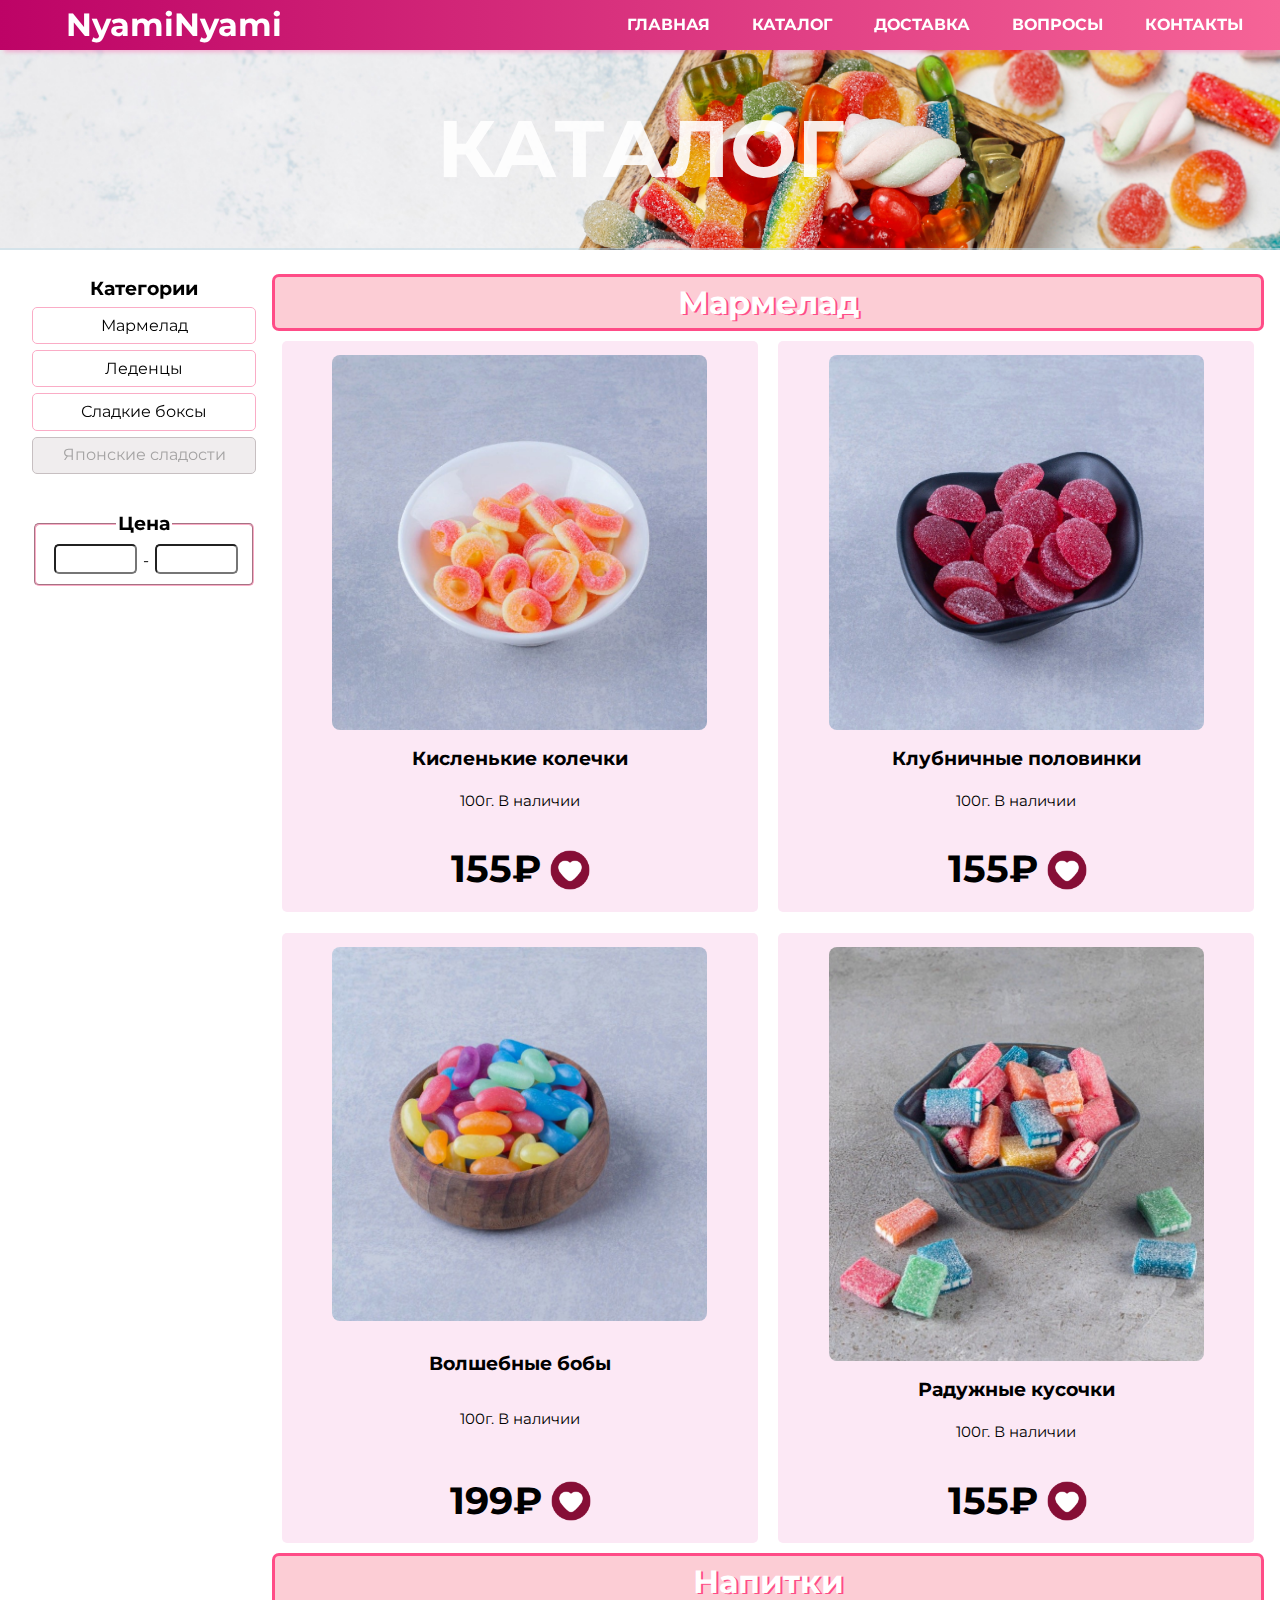
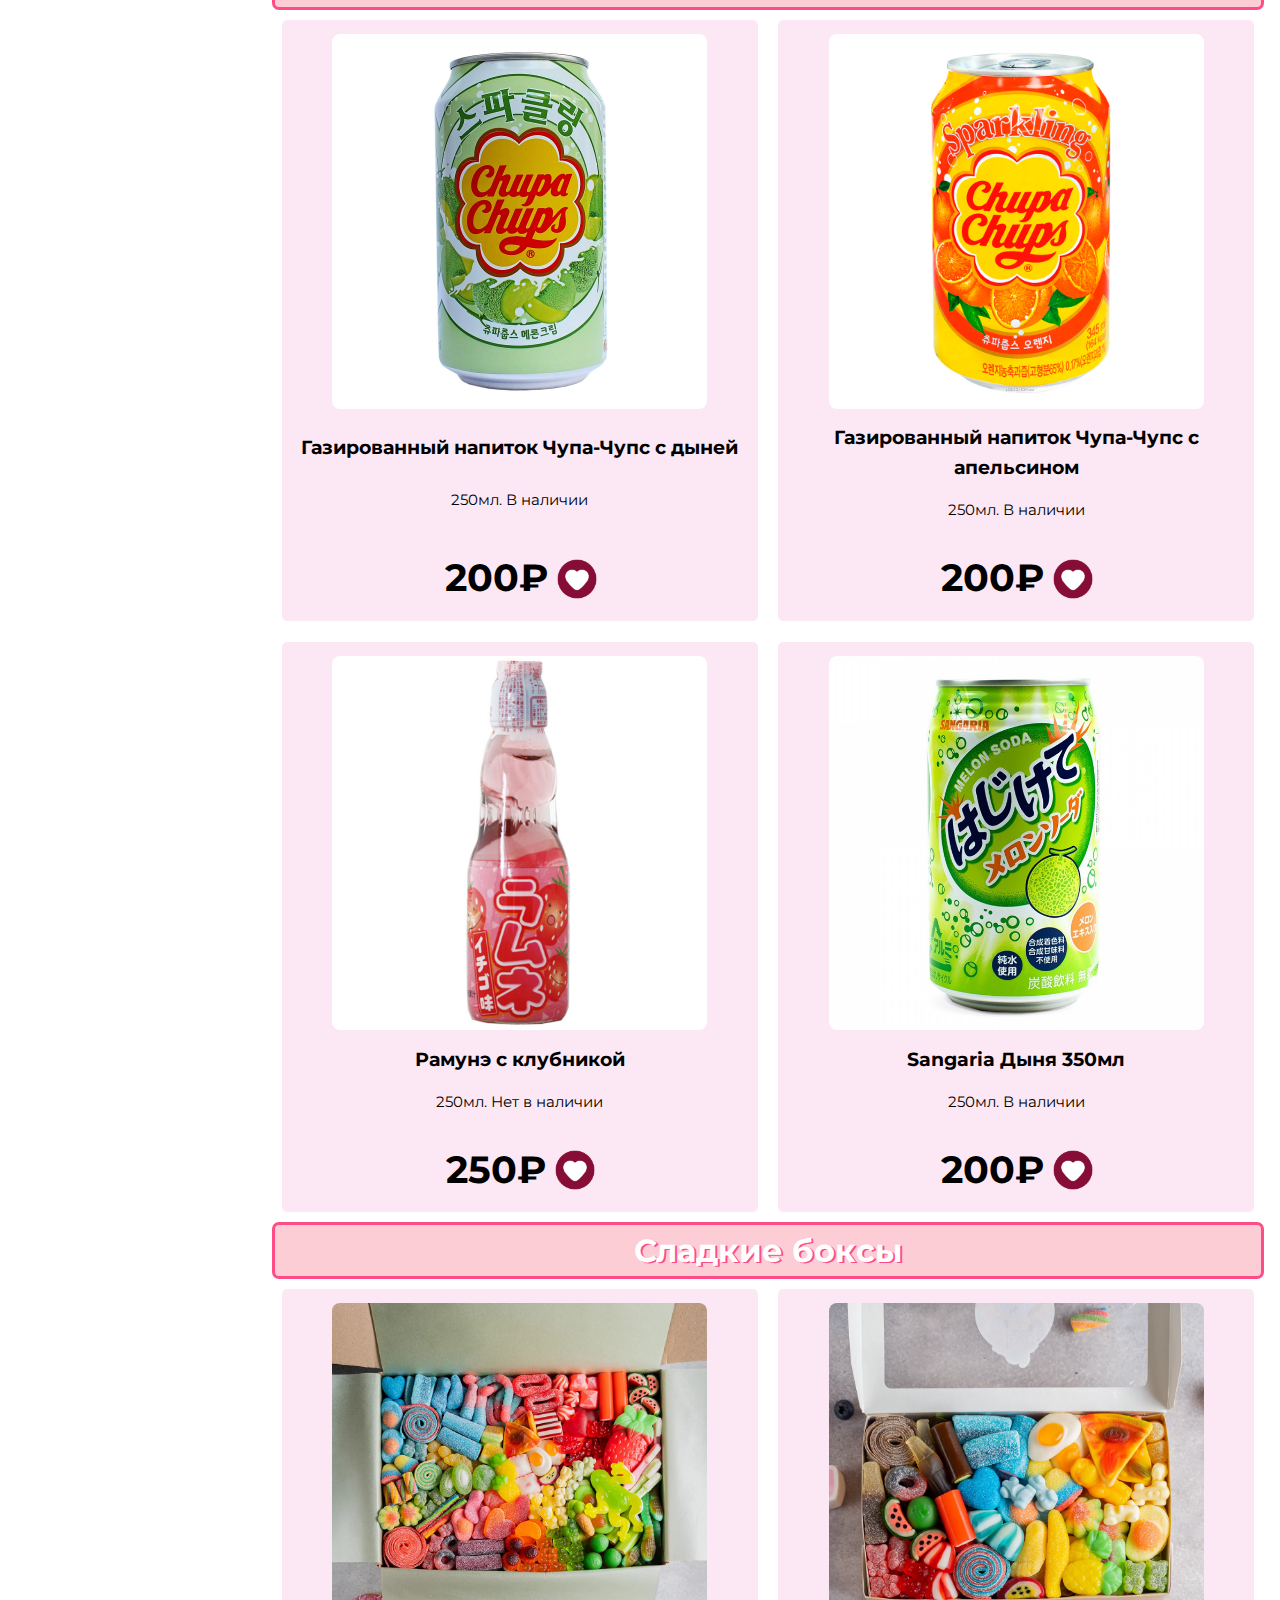
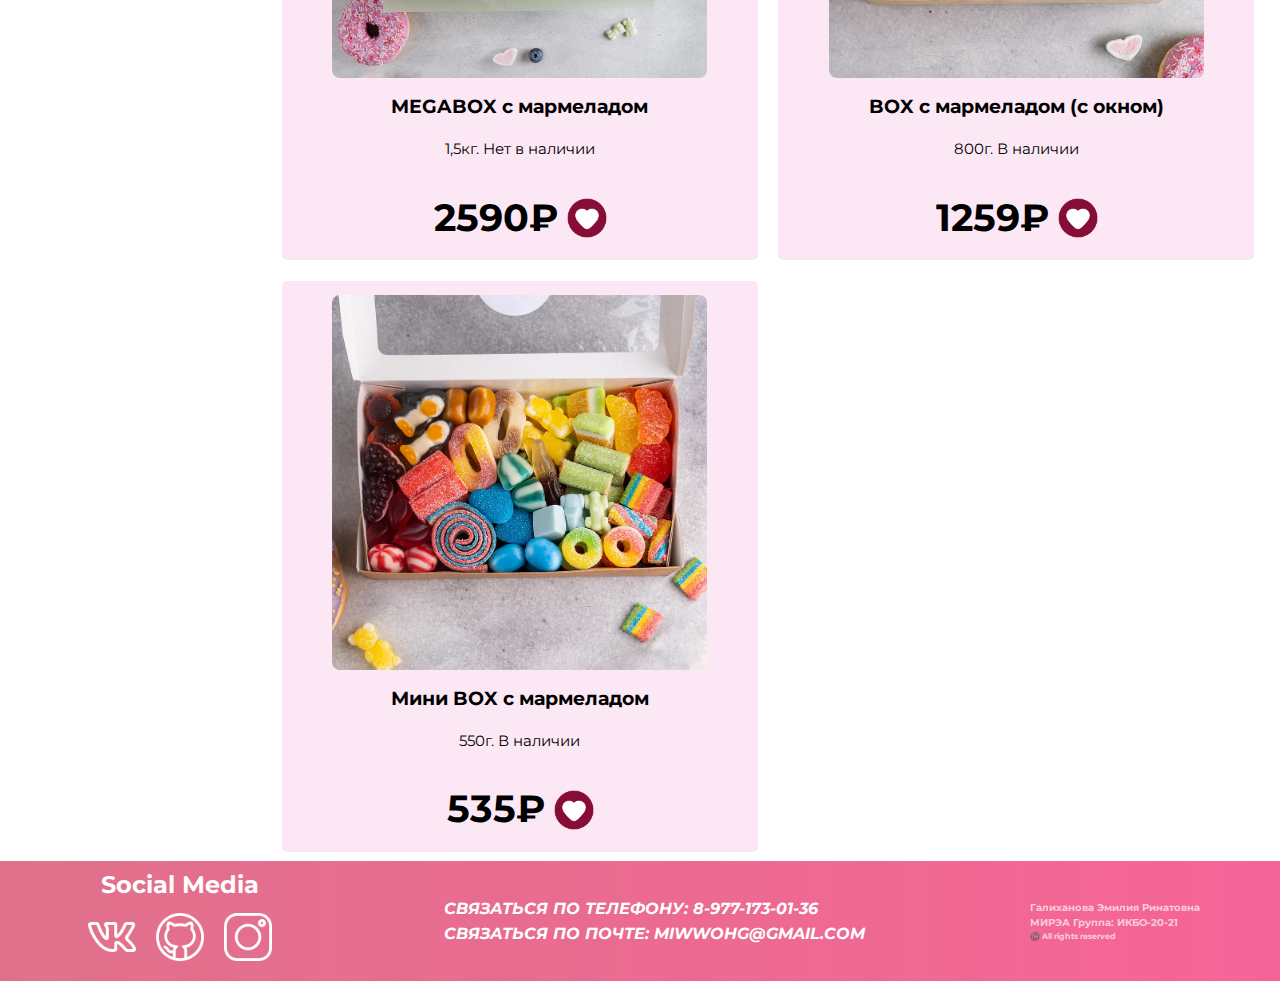
==== catalog.html @ 79b6b055 "commit" ====
<!DOCTYPE html>
<html lang="ru">
<head>
    <meta charset="UTF-8">
    <meta name = "viewport">
    <link rel="stylesheet" href="styles.css">
    <link rel="stylesheet" href="catalog.css">

    <link href="https://fonts.googleapis.com/css?family=Kaushan+Script|Montserrat:400,700&amp;subset=cyrillic-ext" rel="stylesheet">
    <meta name="viewport" content="width=device-width, initial-scale=1">

    <title>NyamiNyami</title>
    <link rel="icon" href="images/caticon.ico" sizes="any">

</head>
<body  onload="slider()">
<header class="nav">
    <div class = "header_logo">
        NyamiNyami
    </div>
    <input id="menu-toggle" type="checkbox"/>
    <label class='menu-button-container' for="menu-toggle">
        <div class='menu-button'></div>
    </label>
    <ul class="menu">
        <li><a href="main_page.html">Главная</a></li>
        <li><a href="#top">Каталог</a></li>
        <li><a href="delivery.html">Доставка</a></li>
        <li><a href="faq.html">Вопросы</a></li>
        <li><a href="contacts.html">Контакты</a></li>
    </ul>
</header>
<div class = "wrapper">
    <div id ="top" class = "pic_back"> <span>КАТАЛОГ</span></div>
    <main>
        
        <div class = "catalog_container">
            <div class = "filters">
                <div class="filter categories">
                    <h3>Категории</h3>
                    <div class="form_radio_group">
                        <div class="form_radio_group-item">
                            <input  id="radio-1" type="radio" name="radio" value="1">
                            <label for="radio-1">Мармелад</label>
                        </div>
                        <div class="form_radio_group-item">
                            <input id="radio-2" type="radio" name="radio" value="2">
                            <label for="radio-2">Леденцы</label>
                        </div>
                        <div class="form_radio_group-item">
                            <input id="radio-3" type="radio" name="radio" value="3">
                            <label for="radio-3">Сладкие боксы</label>
                        </div>
                        <div class="form_radio_group-item">
                            <input id="radio-4" type="radio" name="radio" value="4" disabled>
                            <label for="radio-4">Японские сладости</label>
                        </div>
                    </div>
                </div>

                <div class="filter price">
                    <fieldset><legend><h3>Цена</h3></legend>
                        <div class = "price_range">
                            <label for="min_price"></label>
                            <input id = "min_price" type="text" name="min_price">
                            <label for="max_price">-</label>
                            <input id = "max_price" type="text" name="max_price" >
                        </div>
                    </fieldset>

                </div>
            </div>
            <div class = "products_container">
                <h1 id = "marmalade_section">Мармелад</h1>
                <div class = "products">
                    <div class="product_card" id="1">
                        <div class="img_container">
                            <img src="catalog/m1.jpg" alt="product image">
                        </div>
                        <h3>Кисленькие колечки</h3>
                        <div class="card_description">
                            <p>100г. В наличии</p>
                        </div>
                        <div class="card_buttons">
                            <label class="cost_label">155₽</label>
                            <input id = "button" type="image" src="images/heart.png" alt="Кнопка в корзину">
                        </div>
                    </div>
                    <div class="product_card" id="1">
                        <div class="img_container">
                            <img src="catalog/m2.jpg" alt="product image">
                        </div>
                        <h3>Клубничные половинки</h3>
                        <div class="card_description">
                            <p>100г. В наличии</p>
                        </div>
                        <div class="card_buttons">
                            <label class="cost_label">155₽</label>
                            <input id = "button" type="image" src="images/heart.png" alt="Кнопка в корзину">
                        </div>
                    </div>
                    <div class="product_card" id="1">
                        <div class="img_container">
                            <img src="catalog/m3.jpg" alt="product image">
                        </div>
                        <h3>Волшебные бобы</h3>
                        <div class="card_description">
                            <p>100г. В наличии</p>
                        </div>
                        <div class="card_buttons">
                            <label class="cost_label">199₽</label>
                            <input id = "button" type="image" src="images/heart.png" alt="Кнопка в корзину">
                        </div>
                    </div>
                    <div class="product_card" id="1">
                        <div class="img_container">
                            <img src="catalog/m4.jpg" alt="product image">
                        </div>
                        <h3>Радужные кусочки</h3>
                        <div class="card_description">
                            <p>100г. В наличии</p>
                        </div>
                        <div class="card_buttons">
                            <label class="cost_label">155₽</label>
                            <input id = "button" type="image" src="images/heart.png" alt="Кнопка в корзину">
                        </div>
                    </div>
                </div>
                <h1 id = "candies">Напитки</h1>
                <div class = "products">
                    <div class="product_card" id="1">
                        <div class="img_container">
                            <img src="catalog/n1.jpg" alt="product image">
                        </div>
                        <h3>Газированный напиток Чупа-Чупс с дыней</h3>
                        <div class="card_description">
                            <p>250мл. В наличии</p>
                        </div>
                        <div class="card_buttons">
                            <label class="cost_label">200₽</label>
                            <input id = "button" type="image" src="images/heart.png" alt="Кнопка в корзину">
                        </div>
                    </div>
                    <div class="product_card" id="1">
                        <div class="img_container">
                            <img src="catalog/n2.png" alt="product image">
                        </div>
                        <h3>Газированный напиток Чупа-Чупс с апельсином</h3>
                        <div class="card_description">
                            <p>250мл. В наличии</p>
                        </div>
                        <div class="card_buttons">
                            <label class="cost_label">200₽</label>
                            <input id = "button" type="image" src="images/heart.png" alt="Кнопка в корзину">
                        </div>
                    </div>
                    <div class="product_card" id="1">
                        <div class="img_container">
                            <img src="catalog/n3.jpg" alt="product image">
                        </div>
                        <h3>Рамунэ с клубникой</h3>
                        <div class="card_description">
                            <p>250мл. Нет в наличии</p>
                        </div>
                        <div class="card_buttons">
                            <label class="cost_label">250₽</label>
                            <input id = "button" type="image" src="images/heart.png" alt="Кнопка в корзину">
                        </div>
                    </div>
                    <div class="product_card" id="1">
                        <div class="img_container">
                            <img src="catalog/n4.jpg" alt="product image">
                        </div>
                        <h3>Sangaria Дыня 350мл</h3>
                        <div class="card_description">
                            <p>250мл. В наличии</p>
                        </div>
                        <div class="card_buttons">
                            <label class="cost_label">200₽</label>
                            <input id = "button" type="image" src="images/heart.png" alt="Кнопка в корзину">
                        </div>
                    </div>
                </div>
                <h1 id = "boxes">Сладкие боксы</h1>
                <div class = "products">
                    <div class="product_card" id="1">
                        <div class="img_container">
                            <img src="catalog/b1.png" alt="product image">
                        </div>
                        <h3>MEGABOX с мармеладом</h3>
                        <div class="card_description">
                            <p>1,5кг. Нет в наличии</p>
                        </div>
                        <div class="card_buttons">
                            <label class="cost_label">2590₽</label>
                            <input id = "button" type="image" src="images/heart.png" alt="Кнопка в корзину">
                        </div>
                    </div>
                    <div class="product_card" id="1">
                        <div class="img_container">
                            <img src="catalog/b2.png" alt="product image">
                        </div>
                        <h3>BOX с мармеладом (с окном)</h3>
                        <div class="card_description">
                            <p>800г. В наличии</p>
                        </div>
                        <div class="card_buttons">
                            <label class="cost_label">1259₽</label>
                            <input id = "button" type="image" src="images/heart.png" alt="Кнопка в корзину">
                        </div>
                    </div>
                    <div class="product_card" id="1">
                        <div class="img_container">
                            <img src="catalog/b3.png" alt="product image">
                        </div>
                        <h3>Мини BOX с мармеладом</h3>
                        <div class="card_description">
                            <p>550г. В наличии</p>
                        </div>
                        <div class="card_buttons">
                            <label class="cost_label">535₽</label>
                            <input id = "button" type="image" src="images/heart.png" alt="Кнопка в корзину">                        </div>
                    </div>

                </div>


            </div>

        </div>

    </main>
</div>

<footer>
    <div class = "contact_info" id = "contact_info">
        <div class = "social_media">
            <h2>Social Media</h2>
            <a href="https://vk.com/qwqccxbybn5"><img  src = "/images/vk.png" alt = "vk_icon"></a>
            <a href="https://github.com/miwwo"> <img  src="images/github.png" alt = "github_icon"> </a>
            <img src="images/instagram.png" alt = "instagram_icon">
        </div>
        <address>
            <a href="tel:89771730136">Связаться по телефону: 8-977-173-01-36</a> <br>
            <a href="mailto:xiao.rar@yandex.ru">Связаться по почте: miwwoHG@gmail.com</a><br>
        </address>
        <div class="footer_info">
            <h4>Галиханова Эмилия Ринатовна</h4>
            <h4>МИРЭА Группа: ИКБО-20-21</h4>
            <h5>©️ All rights reserved</h5>
        </div>
    </div>
</footer>
<script src="script.js"></script>
</body>
---- styles.css ----
body {
    width: 100%;
    height: 100%;
    display: flex;
    flex-direction: column;
    min-height: 100vh;
    margin: 0;
    font-family: 'Montserrat', sans-serif;
    line-height: 1.6;
}

*,
*:before,
*:after {
    box-sizing: border-box;
}
h1, h2, h3, h4, h5, h6 {
    margin: 0;
}


/* HEADER */

.header_logo{
    font-size: 2em;
    font-weight: 700;
    color: white;
    padding-right: 50px;
    padding-left: 50px ;
}
/* navigation*/
.nav {
    position: fixed;
    width: 100%;
    display: flex;
    flex-direction: row;
    align-items: center;
    justify-content: space-between;
    font-size: 1em;
    font-weight: bold;
    background: linear-gradient(to right, #bd0366, rgb(246, 100, 151));
    color: #ffffff;
    height: 50px;
    padding: 1em;
    box-shadow: 0 6px 4px -4px rgba(255, 80, 168, 0.39);
    z-index: 99;
}

.nav a {
    margin: 0 5px;
    border: none;
    text-transform: uppercase;
    text-decoration: none;
    color: #ffffff;
    font-weight: bold;
    transition: color .3s linear;
}

.nav a:hover {
    color: #860e36
}
.menu {
    display: flex;
    flex-direction: row;
    list-style-type: none;
    margin: 0;
    padding: 0;
}

.menu > li {
    margin: 0 1rem;
    overflow: hidden;
}

.menu-button-container {
    visibility: hidden;
    height: 100%;
    width: 30px;
    flex-direction: column;
    justify-content: center;
    align-items: center;
}

#menu-toggle {
    display: none;
}

.menu-button,
.menu-button::before,
.menu-button::after {
    display: block;
    background-color: #fff;
    position: absolute;
    height: 4px;
    width: 30px;
    transition: transform 400ms cubic-bezier(0.23, 1, 0.32, 1);
    border-radius: 2px;
}

.menu-button::before {
    content: '';
    margin-top: -8px;
}

.menu-button::after {
    content: '';
    margin-top: 8px;
}

#menu-toggle:checked + .menu-button-container .menu-button::before {
    margin-top: 0px;
    transform: rotate(45deg);
}

#menu-toggle:checked + .menu-button-container .menu-button {
    background: rgba(255, 255, 255, 0);
}

#menu-toggle:checked + .menu-button-container .menu-button::after {
    margin-top: 0px;
    transform: rotate(-45deg);
}

@media (max-width: 970px) {
    .menu-button-container {
        visibility: visible;
        display: flex;
    }
    .menu {
        position: absolute;
        top: 0;
        margin-top: 50px;
        left: 0;
        flex-direction: column;
        width: 100%;
        justify-content: center;
        align-items: center;
    }
    #menu-toggle ~ .menu li {
        height: 0;
        margin: 0;
        padding: 0;
        border: 0;
        transition: height 400ms cubic-bezier(0.23, 1, 0.32, 1);
    }
    #menu-toggle:checked ~ .menu li {
        height: 2.5em;
        padding: 0.5em;
        transition: height 400ms cubic-bezier(0.23, 1, 0.32, 1);
    }
    .menu > li {
        display: flex;
        justify-content: center;
        margin: 0;
        padding: 0.5em 0;
        width: 100%;
        background-color: rgba(241, 192, 222, 0.7);
    }
}

/*MAIN*/
/* Start content */
.wrapper {
    width: 100%;
    flex: 1 0 auto;
    margin-top: 50px;
}
main {
    width: 100%;
    height: inherit;
    display: flex;
    justify-content: center;
    flex-direction: column;/*
    background: #ffffff;*/
}

@media (max-width: 30em) {
    main {
        flex: 1 0 auto;
    }
}
@media (min-width: 30em) {
    .wrapper {
        flex-direction: row;
    }
    main {
        flex: 1 1 auto;
    }
}
/* End content */
/* FOOTER*/
footer{
    bottom: 0;
    width: 100%;
    height: 120px;
    background: linear-gradient(to right, #e0718b, rgb(246, 100, 151));

}
.contact_info{
    height: 100%;
    width: 100%;
    display: flex;
    justify-content: space-around;
    align-items: center;
}
.social_media a{
    text-decoration: none;

}
.social_media h2{
    text-align: center;
    color: white;
}
.social_media img{
    margin: 0.5em;
    width: 3em;
    height: 3em;
}
address a{
    font-size: 1em;
    margin: 0 5px;
    border: none;
    text-decoration: none;
    color: #ffffff;
    text-transform: uppercase;
    font-weight: bold;
}
.footer_info{
    font-size: 0.6em;
    color: #fccdd5;
}

@media (max-width: 810px){
    address{
        display: none;
    }
}
---- catalog.css ----
.pic_back{
    width: 100%;
    height: 200px;
    background-image: url('images/pic_cut.jpg');
    background-size: cover;
    display: flex;
    justify-content: center;
    align-items: center;

    border-bottom: 2px solid rgba(195, 220, 231, 0.55);
}
.pic_back span{
    font-size: 5em;
    font-weight: bold;
    color: #ffffff;
    opacity: 0.9;
}

/* Main */
main{
    text-align: center;
}
.catalog_container{
    width: 100%;
    margin-top: 1.5em;
    padding: 0 1em;
    /*margin-right: 1%;
    margin-left: 1%;*/
    display: flex;
    flex-direction: row;
    justify-content: center;
}

.filters{
    position: sticky;
    float: left;
    min-width: 16em;
    padding: 0 1em;
    display: flex;
    flex-direction: column;
}
.filter{
    margin-bottom: 2em;
}
.filters {
    height: min-content;
    position: sticky;
    float: left;
    top: 80px;
}

.form_radio_group {
    display: flex;
    flex-direction: column;
}
.form_radio_group-item {
    overflow: hidden;
    display: flex;

}
.form_radio_group input[type=radio] {
    display: none;
}
.form_radio_group label {
    width: 100%;
    min-width: 12em;
    height: 100%;
    cursor: pointer;
    padding: 0.3em;
    user-select: none;
    border-radius: 5px;
    border: 1px solid rgb(250, 172, 198);

    margin: 3px 0;
}

/* Checked */
.form_radio_group input[type=radio]:checked + label {
    background: #fccdd5;

    color: rgb(255, 76, 135);
    font-weight: bold;
    text-shadow: 1px 1px 1px #fff8fd;

    border: 2px solid rgb(255, 76, 135);
}

/* Hover */
.form_radio_group label:hover {
    color: #ff5d91;
    font-weight: bold;
    border-color: rgb(255, 76, 135);
}

/* Disabled */
.form_radio_group input[type=radio]:disabled + label {

    opacity: 80%;
    color: rgba(126, 124, 124, 0.85);
    background: rgba(215, 206, 209, 0.48);
    font-weight: normal;
    border-color: #b9b0b2;
}


.price_range{
    display: inline-block;
}
.price_range label{
    margin: 2px;
}
.price_range input{
    /*width: 100%;*/
    width: 4em;
    max-width: 7em;
    font-size: 1.3em;
    border-radius: 5px;
}
fieldset{
    border-radius: 5px;
    border-color: rgb(250, 172, 198);
}


.products_container{
    width: 100%;
    display: flex;
    flex-direction: column;
}

.products_container h1{
    width: 100%;
    background:#fccdd5;

    color: rgb(255, 255, 255);
    font-weight:bold;
    text-shadow:2px 1px 0px rgb(255,76,135);

    border:3px solid rgb(255,76,135);
    border-radius: 7px;
}
/*GRID PRODUCTS*/

.products {
    grid-area: products;
    box-sizing: border-box;
    padding: 5px;
    display: grid;
    grid-template-columns: repeat(4, 1fr);
    grid-auto-rows: min-content;
    gap: 0.7em;
}
.product_card {
    display: flex;
    flex-direction: column;
    align-items: center;
    border-radius: 5px;
    background-color: #fce8f5;
    margin: 1%;
    justify-content: space-between;
}
.product_card > h3 {
    padding: 0 2%;
}
.img_container {
    max-width: 24em;
    width: 96%;
    padding: 1% 1%;
    margin: 2%;

    display: flex;
    border-radius: 2%;
    background-color: #fce8f5;
    align-items: center;
    justify-content: center;
}
.img_container > img {
    width: 100%;
    border-radius: 8px;
}


.card_description {
    width: 100%;
    font-size: 15px;
}
.card_buttons {
    display: flex;
    flex-direction: row;
    justify-content: space-around;
    align-items: center;
    padding: 2%;
}
.cost_label {
    width: 100%;
    margin: 2px;
    font-weight: bold;
}

.card_buttons input{
    margin-left: 0.5em;
    width: 3em;
    height: 3em;
}
.card_buttons input:hover{
    scale: 1.2;
}
.cost_label {
    font-size: 38px;
    font-weight: bold;
}
@media (max-width: 1855px) {
    .container {
        margin: 0 3%;
    }
    .products {
        grid-template-columns: repeat(3, 1fr);
    }
}
@media (max-width: 1460px) {
    .products {
        grid-template-columns: repeat(2, 1fr);
    }
}
@media (max-width: 787px) {
    .products {
        grid-template-columns: 1fr;
    }
}
@media (max-width: 670px) {
    .products_container {
        padding-top: 1em;
    }
    .products {
        grid-template-columns: 1fr;
    }
    .container {
        flex-direction: column;
    }
}
@media (max-width: 620px) {
    .catalog_container{
        flex-direction: column;
    }
    .filters {
        position: relative;
        top: 0;
    }
    .price_range > input {
        width: 100%;
    }
}
@media (max-width: 450px) {
    .price_range > input {
        width: 6em;
    }
    .pic_back span {
        font-size: 56px;
    }
}
@media (max-width: 385px) {
    .price_range > input {
        width: 4em;
    }
}
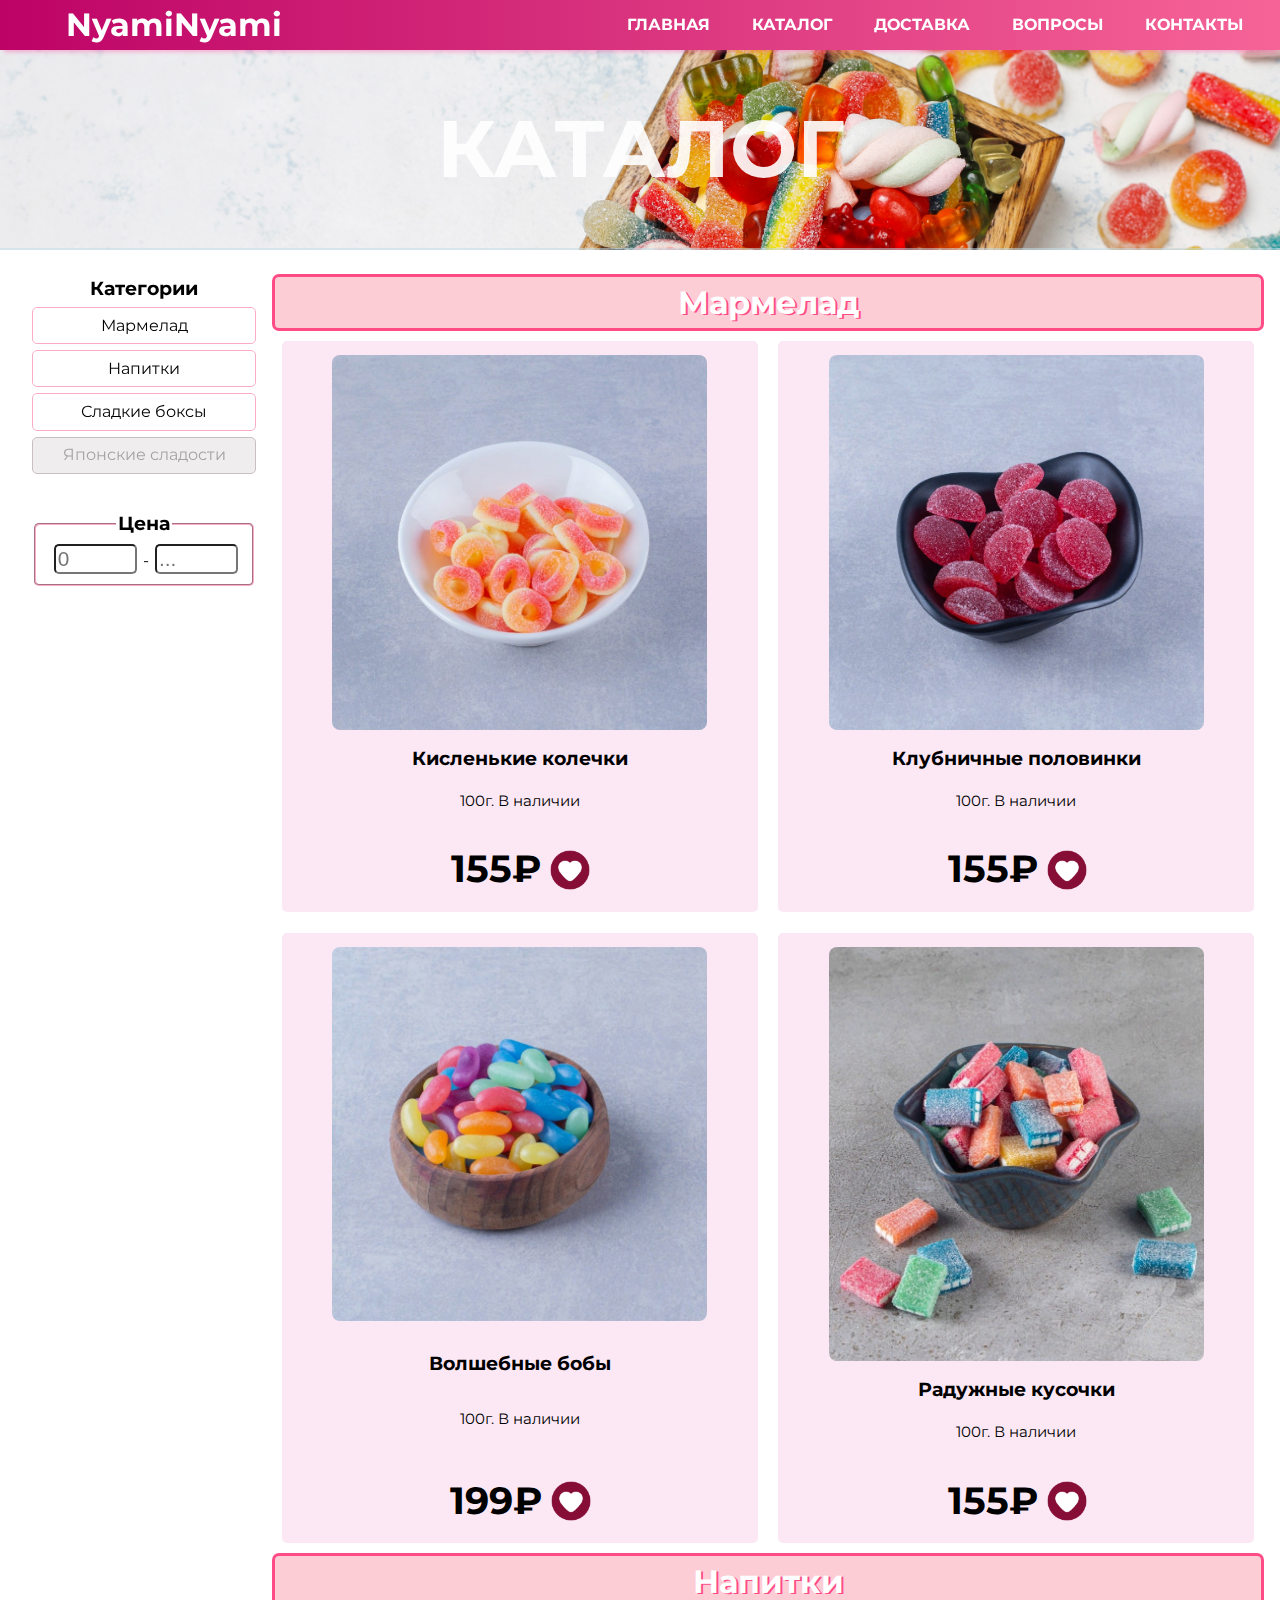
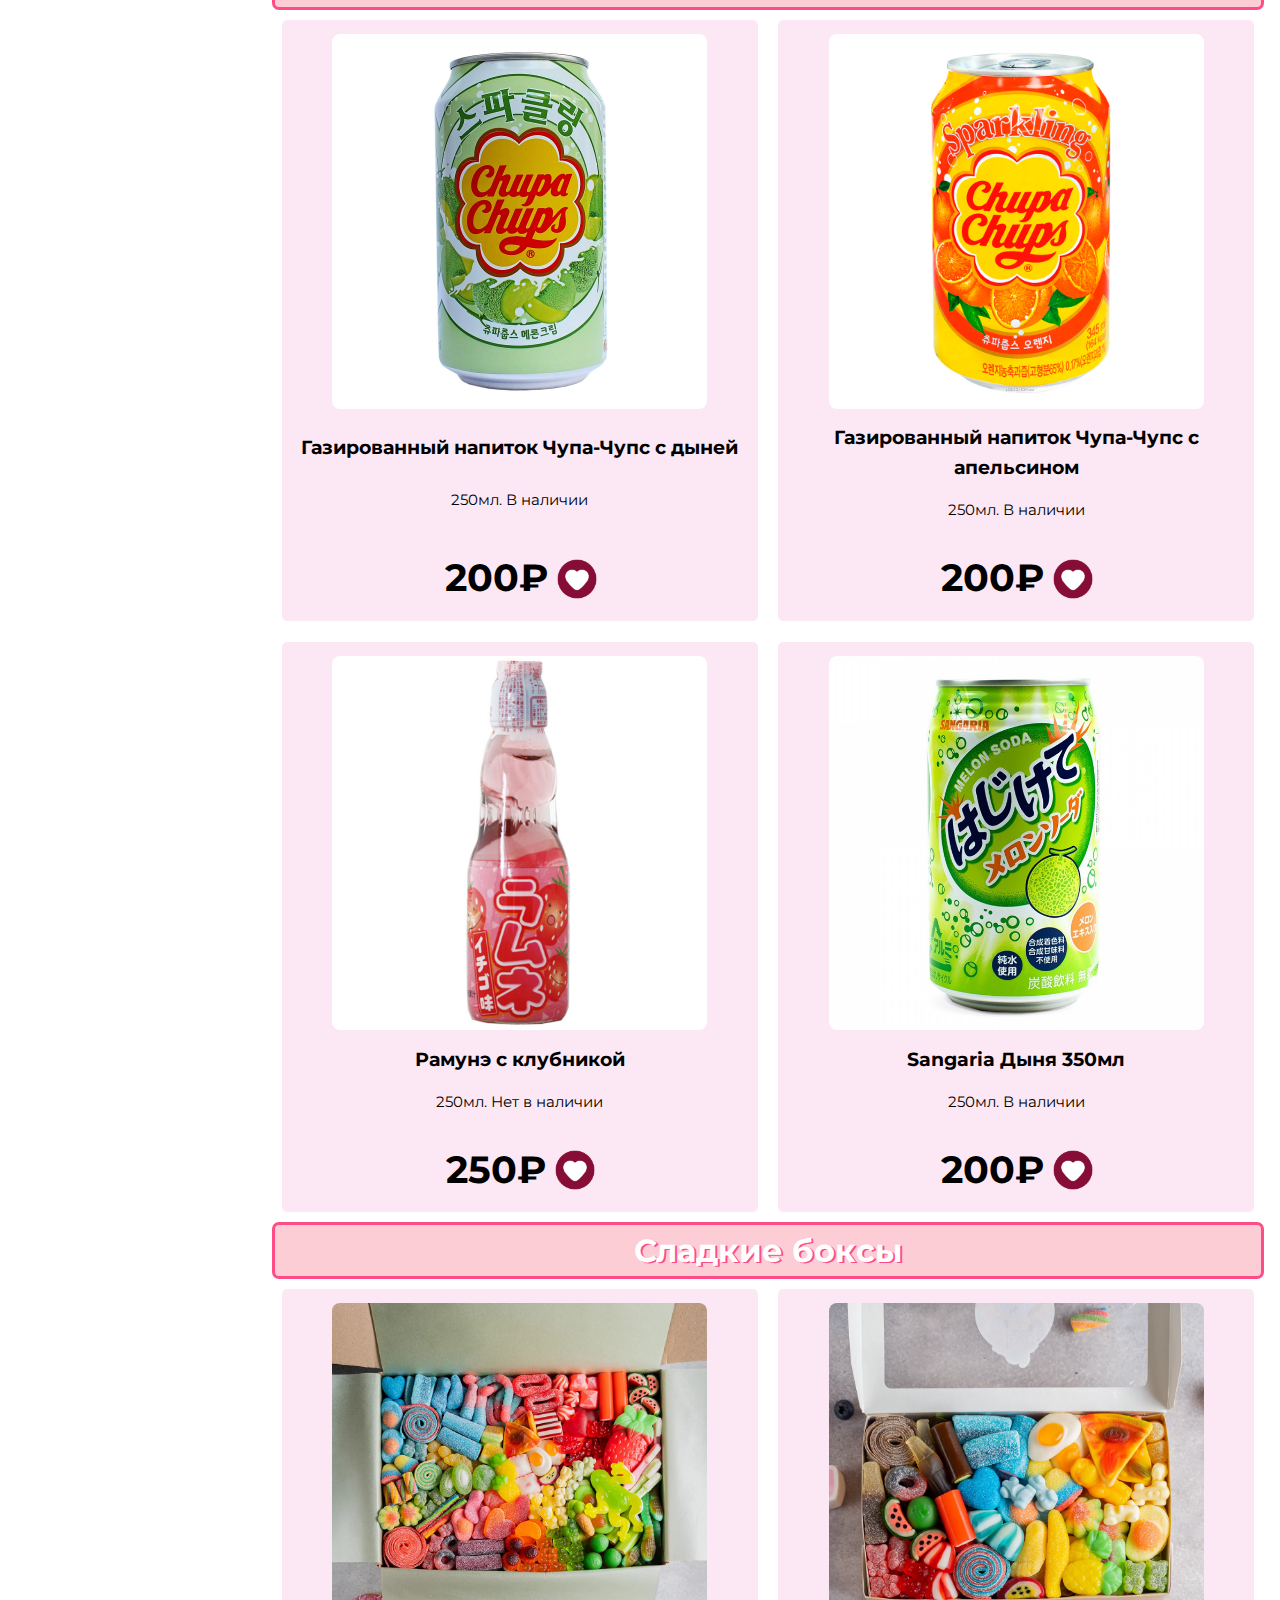
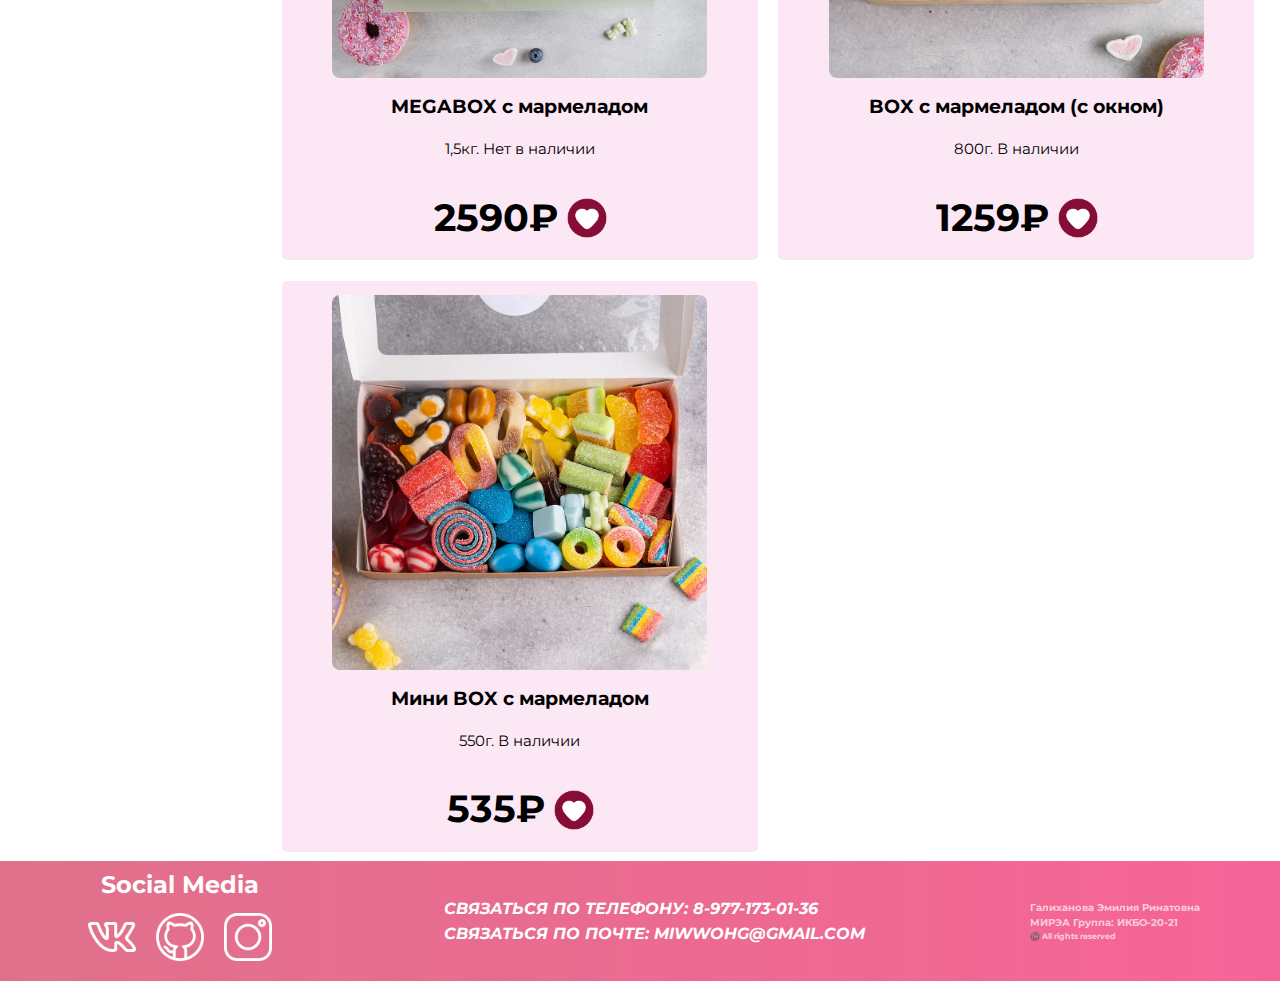
==== commit dabe37ec: "+ фильтр по категориям" ====
--- a/catalog.html
+++ b/catalog.html
@@ -40,19 +40,19 @@
                     <h3>Категории</h3>
                     <div class="form_radio_group">
                         <div class="form_radio_group-item">
-                            <input  id="radio-1" type="radio" name="radio" value="1">
+                            <input class="type_rb" id="radio-1" type="radio" name="radio" value="marmalade_section">
                             <label for="radio-1">Мармелад</label>
                         </div>
                         <div class="form_radio_group-item">
-                            <input id="radio-2" type="radio" name="radio" value="2">
-                            <label for="radio-2">Леденцы</label>
-                        </div>
-                        <div class="form_radio_group-item">
-                            <input id="radio-3" type="radio" name="radio" value="3">
+                            <input class="type_rb" id="radio-2" type="radio" name="radio" value="drinks_section">
+                            <label for="radio-2">Напитки</label>
+                        </div>
+                        <div class="form_radio_group-item">
+                            <input class="type_rb" id="radio-3" type="radio" name="radio" value="boxes_section">
                             <label for="radio-3">Сладкие боксы</label>
                         </div>
                         <div class="form_radio_group-item">
-                            <input id="radio-4" type="radio" name="radio" value="4" disabled>
+                            <input class="type_rb" id="radio-4" type="radio" name="radio" value="japanese_sweets_section" disabled>
                             <label for="radio-4">Японские сладости</label>
                         </div>
                     </div>
@@ -62,167 +62,175 @@
                     <fieldset><legend><h3>Цена</h3></legend>
                         <div class = "price_range">
                             <label for="min_price"></label>
-                            <input id = "min_price" type="text" name="min_price">
+                            <input id = "min_price" type="text" name="min_price" placeholder="0">
                             <label for="max_price">-</label>
-                            <input id = "max_price" type="text" name="max_price" >
+                            <input id = "max_price" type="text" name="max_price" placeholder="..." >
                         </div>
                     </fieldset>
 
                 </div>
             </div>
             <div class = "products_container">
-                <h1 id = "marmalade_section">Мармелад</h1>
-                <div class = "products">
-                    <div class="product_card" id="1">
-                        <div class="img_container">
-                            <img src="catalog/m1.jpg" alt="product image">
-                        </div>
-                        <h3>Кисленькие колечки</h3>
-                        <div class="card_description">
-                            <p>100г. В наличии</p>
-                        </div>
-                        <div class="card_buttons">
-                            <label class="cost_label">155₽</label>
-                            <input id = "button" type="image" src="images/heart.png" alt="Кнопка в корзину">
-                        </div>
-                    </div>
-                    <div class="product_card" id="1">
-                        <div class="img_container">
-                            <img src="catalog/m2.jpg" alt="product image">
-                        </div>
-                        <h3>Клубничные половинки</h3>
-                        <div class="card_description">
-                            <p>100г. В наличии</p>
-                        </div>
-                        <div class="card_buttons">
-                            <label class="cost_label">155₽</label>
-                            <input id = "button" type="image" src="images/heart.png" alt="Кнопка в корзину">
-                        </div>
-                    </div>
-                    <div class="product_card" id="1">
-                        <div class="img_container">
-                            <img src="catalog/m3.jpg" alt="product image">
-                        </div>
-                        <h3>Волшебные бобы</h3>
-                        <div class="card_description">
-                            <p>100г. В наличии</p>
-                        </div>
-                        <div class="card_buttons">
-                            <label class="cost_label">199₽</label>
-                            <input id = "button" type="image" src="images/heart.png" alt="Кнопка в корзину">
-                        </div>
-                    </div>
-                    <div class="product_card" id="1">
-                        <div class="img_container">
-                            <img src="catalog/m4.jpg" alt="product image">
-                        </div>
-                        <h3>Радужные кусочки</h3>
-                        <div class="card_description">
-                            <p>100г. В наличии</p>
-                        </div>
-                        <div class="card_buttons">
-                            <label class="cost_label">155₽</label>
-                            <input id = "button" type="image" src="images/heart.png" alt="Кнопка в корзину">
-                        </div>
-                    </div>
-                </div>
-                <h1 id = "candies">Напитки</h1>
-                <div class = "products">
-                    <div class="product_card" id="1">
-                        <div class="img_container">
-                            <img src="catalog/n1.jpg" alt="product image">
-                        </div>
-                        <h3>Газированный напиток Чупа-Чупс с дыней</h3>
-                        <div class="card_description">
-                            <p>250мл. В наличии</p>
-                        </div>
-                        <div class="card_buttons">
-                            <label class="cost_label">200₽</label>
-                            <input id = "button" type="image" src="images/heart.png" alt="Кнопка в корзину">
-                        </div>
-                    </div>
-                    <div class="product_card" id="1">
-                        <div class="img_container">
-                            <img src="catalog/n2.png" alt="product image">
-                        </div>
-                        <h3>Газированный напиток Чупа-Чупс с апельсином</h3>
-                        <div class="card_description">
-                            <p>250мл. В наличии</p>
-                        </div>
-                        <div class="card_buttons">
-                            <label class="cost_label">200₽</label>
-                            <input id = "button" type="image" src="images/heart.png" alt="Кнопка в корзину">
-                        </div>
-                    </div>
-                    <div class="product_card" id="1">
-                        <div class="img_container">
-                            <img src="catalog/n3.jpg" alt="product image">
-                        </div>
-                        <h3>Рамунэ с клубникой</h3>
-                        <div class="card_description">
-                            <p>250мл. Нет в наличии</p>
-                        </div>
-                        <div class="card_buttons">
-                            <label class="cost_label">250₽</label>
-                            <input id = "button" type="image" src="images/heart.png" alt="Кнопка в корзину">
-                        </div>
-                    </div>
-                    <div class="product_card" id="1">
-                        <div class="img_container">
-                            <img src="catalog/n4.jpg" alt="product image">
-                        </div>
-                        <h3>Sangaria Дыня 350мл</h3>
-                        <div class="card_description">
-                            <p>250мл. В наличии</p>
-                        </div>
-                        <div class="card_buttons">
-                            <label class="cost_label">200₽</label>
-                            <input id = "button" type="image" src="images/heart.png" alt="Кнопка в корзину">
-                        </div>
-                    </div>
-                </div>
-                <h1 id = "boxes">Сладкие боксы</h1>
-                <div class = "products">
-                    <div class="product_card" id="1">
-                        <div class="img_container">
-                            <img src="catalog/b1.png" alt="product image">
-                        </div>
-                        <h3>MEGABOX с мармеладом</h3>
-                        <div class="card_description">
-                            <p>1,5кг. Нет в наличии</p>
-                        </div>
-                        <div class="card_buttons">
-                            <label class="cost_label">2590₽</label>
-                            <input id = "button" type="image" src="images/heart.png" alt="Кнопка в корзину">
-                        </div>
-                    </div>
-                    <div class="product_card" id="1">
-                        <div class="img_container">
-                            <img src="catalog/b2.png" alt="product image">
-                        </div>
-                        <h3>BOX с мармеладом (с окном)</h3>
-                        <div class="card_description">
-                            <p>800г. В наличии</p>
-                        </div>
-                        <div class="card_buttons">
-                            <label class="cost_label">1259₽</label>
-                            <input id = "button" type="image" src="images/heart.png" alt="Кнопка в корзину">
-                        </div>
-                    </div>
-                    <div class="product_card" id="1">
-                        <div class="img_container">
-                            <img src="catalog/b3.png" alt="product image">
-                        </div>
-                        <h3>Мини BOX с мармеладом</h3>
-                        <div class="card_description">
-                            <p>550г. В наличии</p>
-                        </div>
-                        <div class="card_buttons">
-                            <label class="cost_label">535₽</label>
-                            <input id = "button" type="image" src="images/heart.png" alt="Кнопка в корзину">                        </div>
-                    </div>
-
-                </div>
+                <div class = "prod_section" id = "marmalade_section">
+                    <h1>Мармелад</h1>
+                    <div class = "products">
+                        <div class="product_card">
+                            <div class="img_container">
+                                <img src="catalog/m1.jpg" alt="product image">
+                            </div>
+                            <h3>Кисленькие колечки</h3>
+                            <div class="card_description">
+                                <p>100г. В наличии</p>
+                            </div>
+                            <div class="card_buttons">
+                                <label class="cost_label">155₽</label>
+                                <input type="image" src="images/heart.png" alt="Кнопка в корзину">
+                            </div>
+                        </div>
+                        <div class="product_card">
+                            <div class="img_container">
+                                <img src="catalog/m2.jpg" alt="product image">
+                            </div>
+                            <h3>Клубничные половинки</h3>
+                            <div class="card_description">
+                                <p>100г. В наличии</p>
+                            </div>
+                            <div class="card_buttons">
+                                <label class="cost_label">155₽</label>
+                                <input type="image" src="images/heart.png" alt="Кнопка в корзину">
+                            </div>
+                        </div>
+                        <div class="product_card">
+                            <div class="img_container">
+                                <img src="catalog/m3.jpg" alt="product image">
+                            </div>
+                            <h3>Волшебные бобы</h3>
+                            <div class="card_description">
+                                <p>100г. В наличии</p>
+                            </div>
+                            <div class="card_buttons">
+                                <label class="cost_label">199₽</label>
+                                <input type="image" src="images/heart.png" alt="Кнопка в корзину">
+                            </div>
+                        </div>
+                        <div class="product_card">
+                            <div class="img_container">
+                                <img src="catalog/m4.jpg" alt="product image">
+                            </div>
+                            <h3>Радужные кусочки</h3>
+                            <div class="card_description">
+                                <p>100г. В наличии</p>
+                            </div>
+                            <div class="card_buttons">
+                                <label class="cost_label">155₽</label>
+                                <input type="image" src="images/heart.png" alt="Кнопка в корзину">
+                            </div>
+                        </div>
+                    </div>
+                </div>
+                <div class = "prod_section" id = "drinks_section">
+                    <h1>Напитки</h1>
+                    <div class = "products">
+                        <div class="product_card">
+                            <div class="img_container">
+                                <img src="catalog/n1.jpg" alt="product image">
+                            </div>
+                            <h3>Газированный напиток Чупа-Чупс с дыней</h3>
+                            <div class="card_description">
+                                <p>250мл. В наличии</p>
+                            </div>
+                            <div class="card_buttons">
+                                <label class="cost_label">200₽</label>
+                                <input type="image" src="images/heart.png" alt="Кнопка в корзину">
+                            </div>
+                        </div>
+                        <div class="product_card">
+                            <div class="img_container">
+                                <img src="catalog/n2.png" alt="product image">
+                            </div>
+                            <h3>Газированный напиток Чупа-Чупс с апельсином</h3>
+                            <div class="card_description">
+                                <p>250мл. В наличии</p>
+                            </div>
+                            <div class="card_buttons">
+                                <label class="cost_label">200₽</label>
+                                <input type="image" src="images/heart.png" alt="Кнопка в корзину">
+                            </div>
+                        </div>
+                        <div class="product_card">
+                            <div class="img_container">
+                                <img src="catalog/n3.jpg" alt="product image">
+                            </div>
+                            <h3>Рамунэ с клубникой</h3>
+                            <div class="card_description">
+                                <p>250мл. Нет в наличии</p>
+                            </div>
+                            <div class="card_buttons">
+                                <label class="cost_label">250₽</label>
+                                <input type="image" src="images/heart.png" alt="Кнопка в корзину">
+                            </div>
+                        </div>
+                        <div class="product_card">
+                            <div class="img_container">
+                                <img src="catalog/n4.jpg" alt="product image">
+                            </div>
+                            <h3>Sangaria Дыня 350мл</h3>
+                            <div class="card_description">
+                                <p>250мл. В наличии</p>
+                            </div>
+                            <div class="card_buttons">
+                                <label class="cost_label">200₽</label>
+                                <input type="image" src="images/heart.png" alt="Кнопка в корзину">
+                            </div>
+                        </div>
+                    </div>
+                </div>
+                <div class = "prod_section" id = "boxes_section">
+                    <h1>Сладкие боксы</h1>
+                    <div class = "products">
+                        <div class="product_card">
+                            <div class="img_container">
+                                <img src="catalog/b1.png" alt="product image">
+                            </div>
+                            <h3>MEGABOX с мармеладом</h3>
+                            <div class="card_description">
+                                <p>1,5кг. Нет в наличии</p>
+                            </div>
+                            <div class="card_buttons">
+                                <label class="cost_label">2590₽</label>
+                                <input type="image" src="images/heart.png" alt="Кнопка в корзину">
+                            </div>
+                        </div>
+                        <div class="product_card">
+                            <div class="img_container">
+                                <img src="catalog/b2.png" alt="product image">
+                            </div>
+                            <h3>BOX с мармеладом (с окном)</h3>
+                            <div class="card_description">
+                                <p>800г. В наличии</p>
+                            </div>
+                            <div class="card_buttons">
+                                <label class="cost_label">1259₽</label>
+                                <input type="image" src="images/heart.png" alt="Кнопка в корзину">
+                            </div>
+                        </div>
+                        <div class="product_card">
+                            <div class="img_container">
+                                <img src="catalog/b3.png" alt="product image">
+                            </div>
+                            <h3>Мини BOX с мармеладом</h3>
+                            <div class="card_description">
+                                <p>550г. В наличии</p>
+                            </div>
+                            <div class="card_buttons">
+                                <label class="cost_label">535₽</label>
+                                <input type="image" src="images/heart.png" alt="Кнопка в корзину">                        </div>
+                        </div>
+
+                    </div>
+                </div>
+
+
 
 
             </div>
--- a/catalog.css
+++ b/catalog.css
@@ -263,3 +263,7 @@
         width: 4em;
     }
 }
+
+.hidden {
+    display: none !important;
+}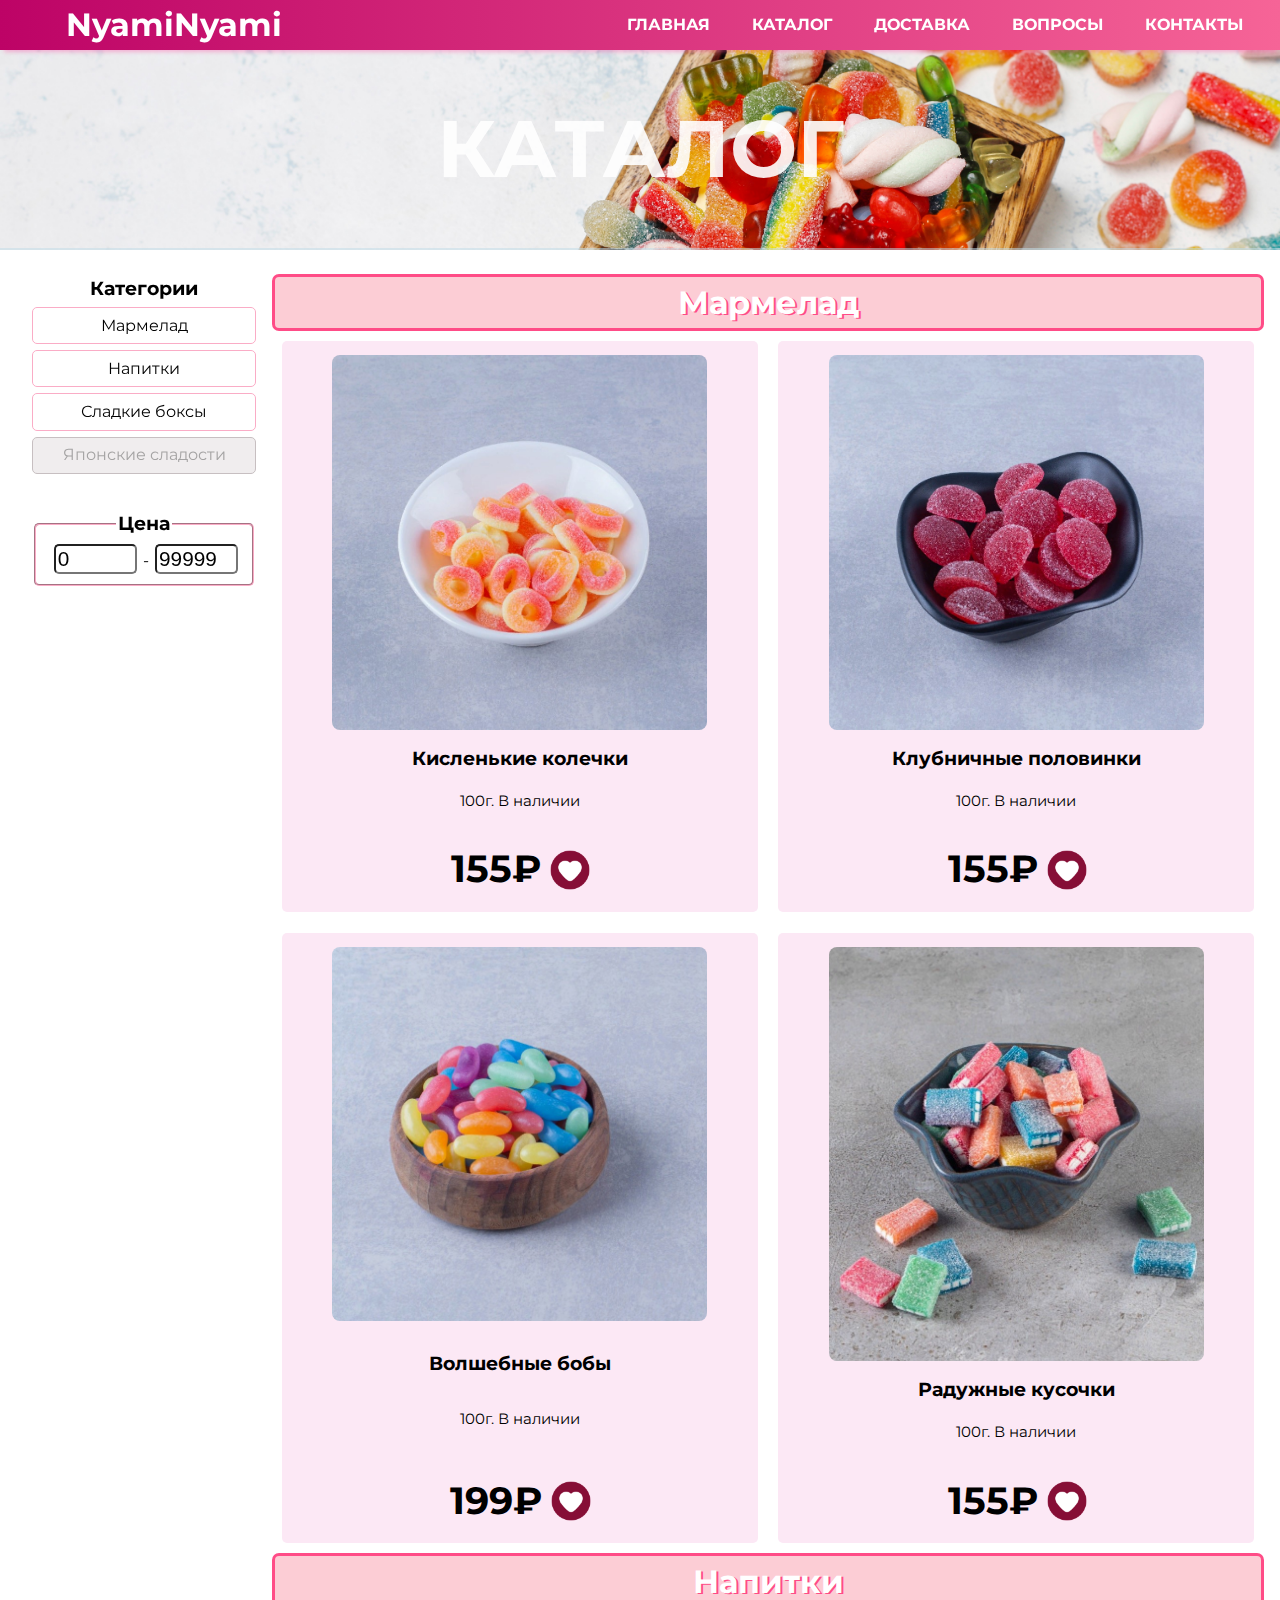
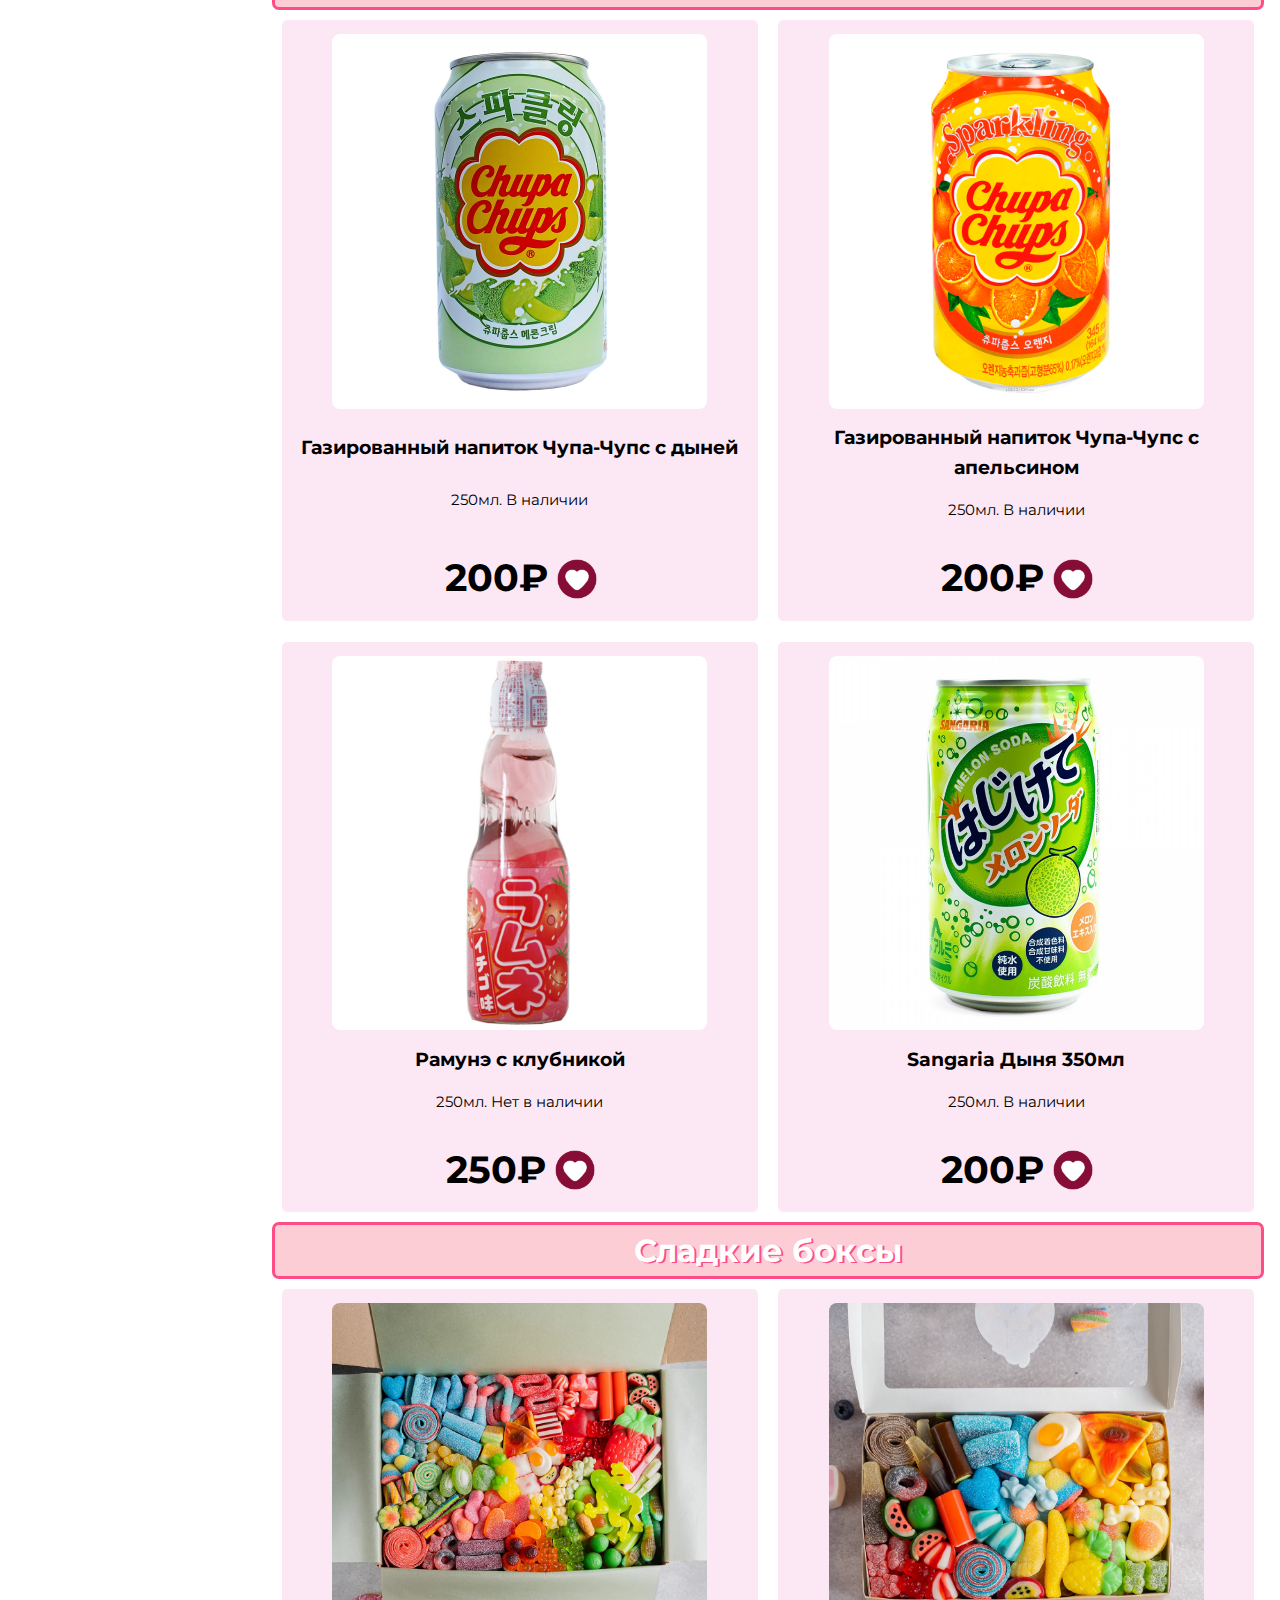
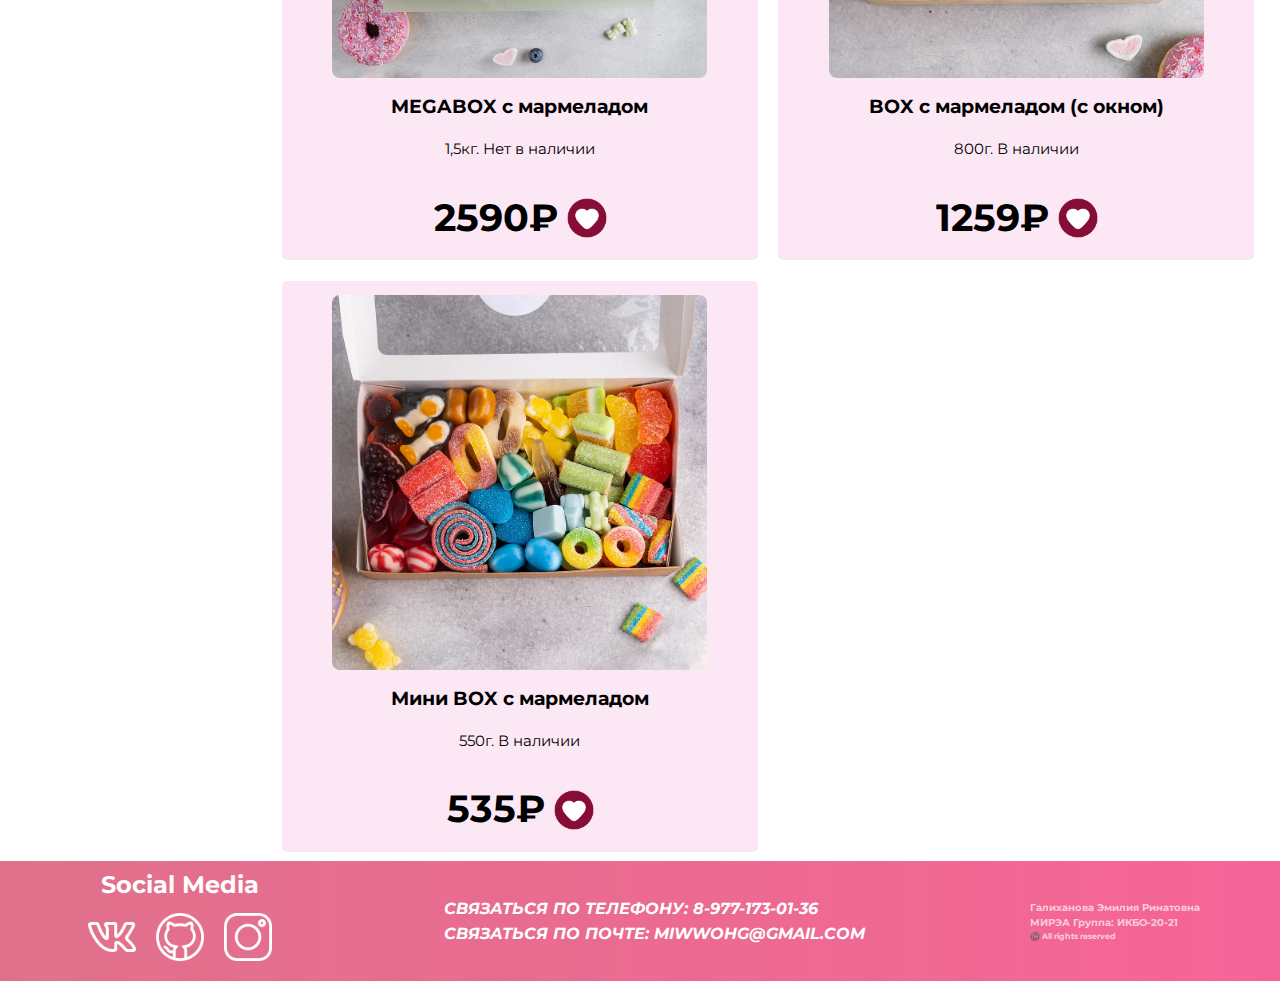
==== commit e881beda: "added default value in price filter" ====
--- a/catalog.html
+++ b/catalog.html
@@ -23,7 +23,7 @@
         <div class='menu-button'></div>
     </label>
     <ul class="menu">
-        <li><a href="main_page.html">Главная</a></li>
+        <li><a href="index.html">Главная</a></li>
         <li><a href="#top">Каталог</a></li>
         <li><a href="delivery.html">Доставка</a></li>
         <li><a href="faq.html">Вопросы</a></li>
@@ -62,9 +62,9 @@
                     <fieldset><legend><h3>Цена</h3></legend>
                         <div class = "price_range">
                             <label for="min_price"></label>
-                            <input id = "min_price" type="text" name="min_price" placeholder="0">
+                            <input id = "min_price" type="text" name="min_price" placeholder="0" value="0">
                             <label for="max_price">-</label>
-                            <input id = "max_price" type="text" name="max_price" placeholder="..." >
+                            <input id = "max_price" type="text" name="max_price" placeholder="..." value="99999">
                         </div>
                     </fieldset>
 
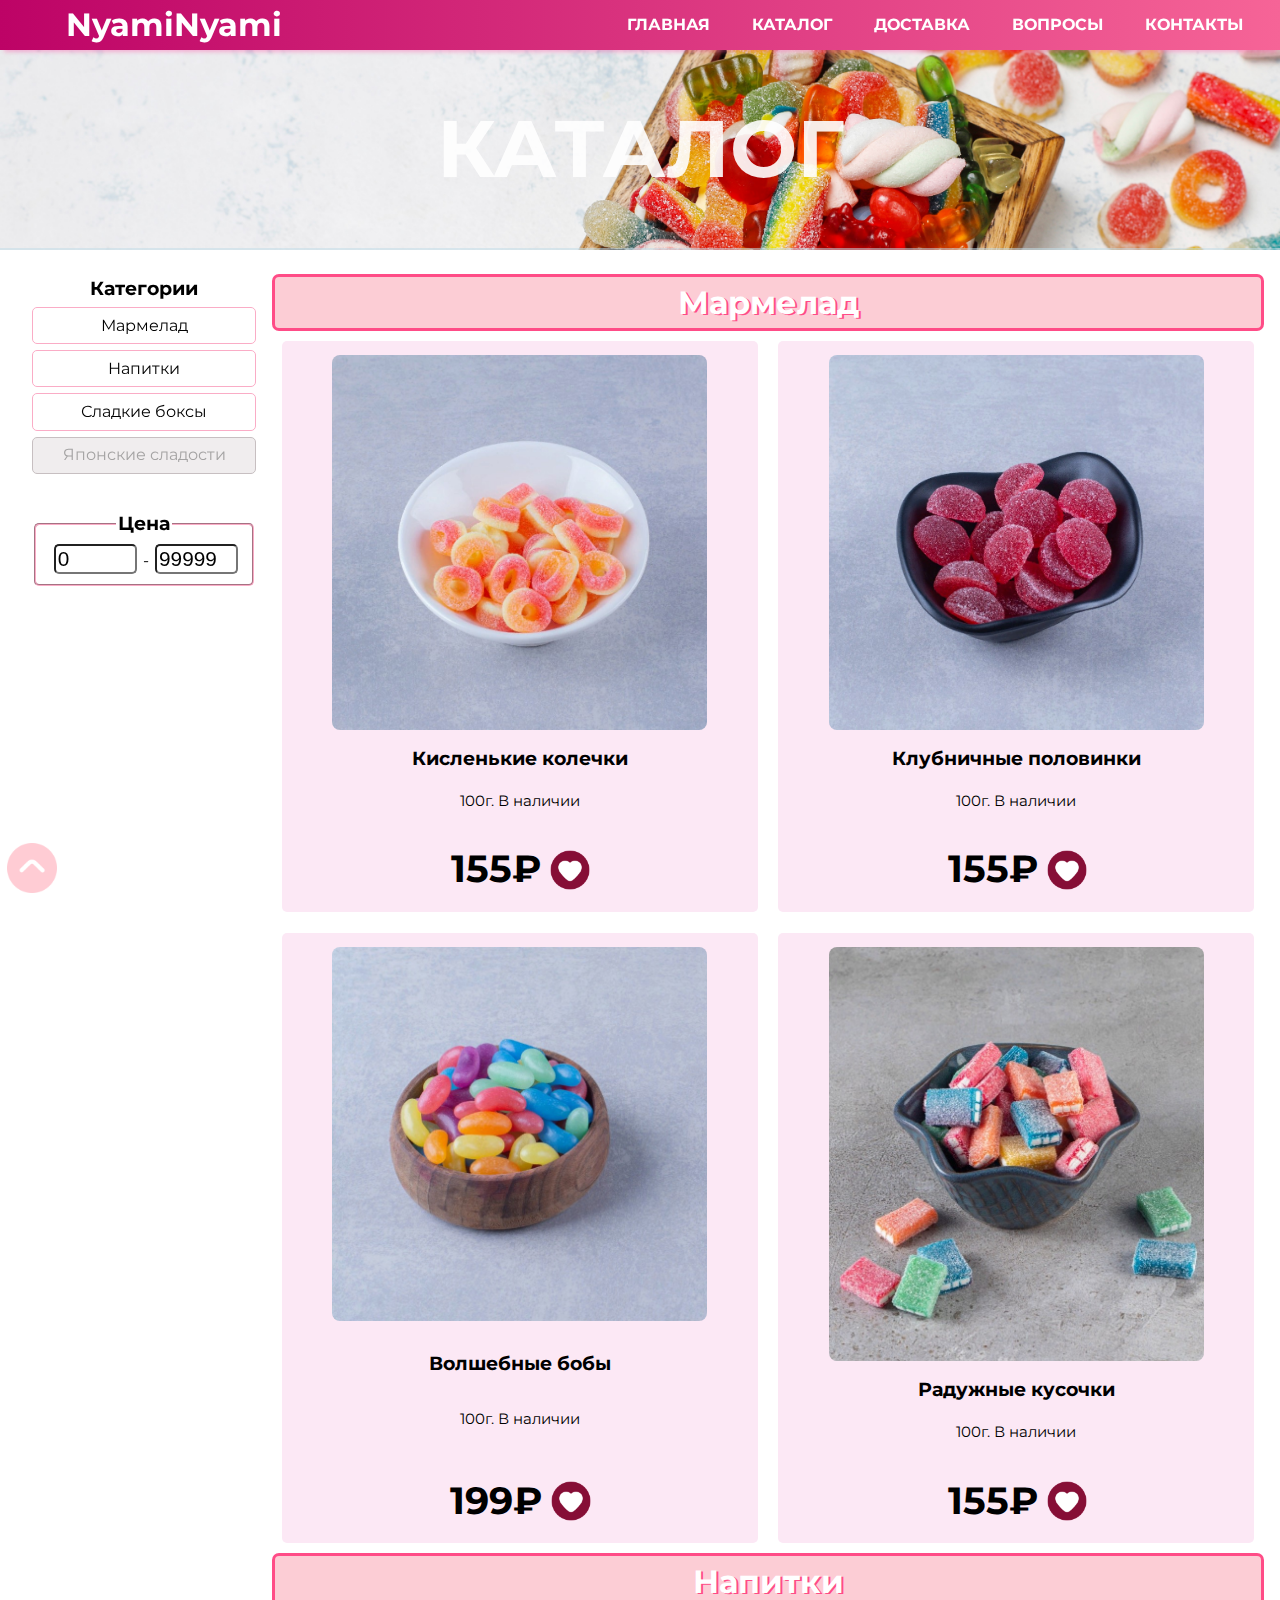
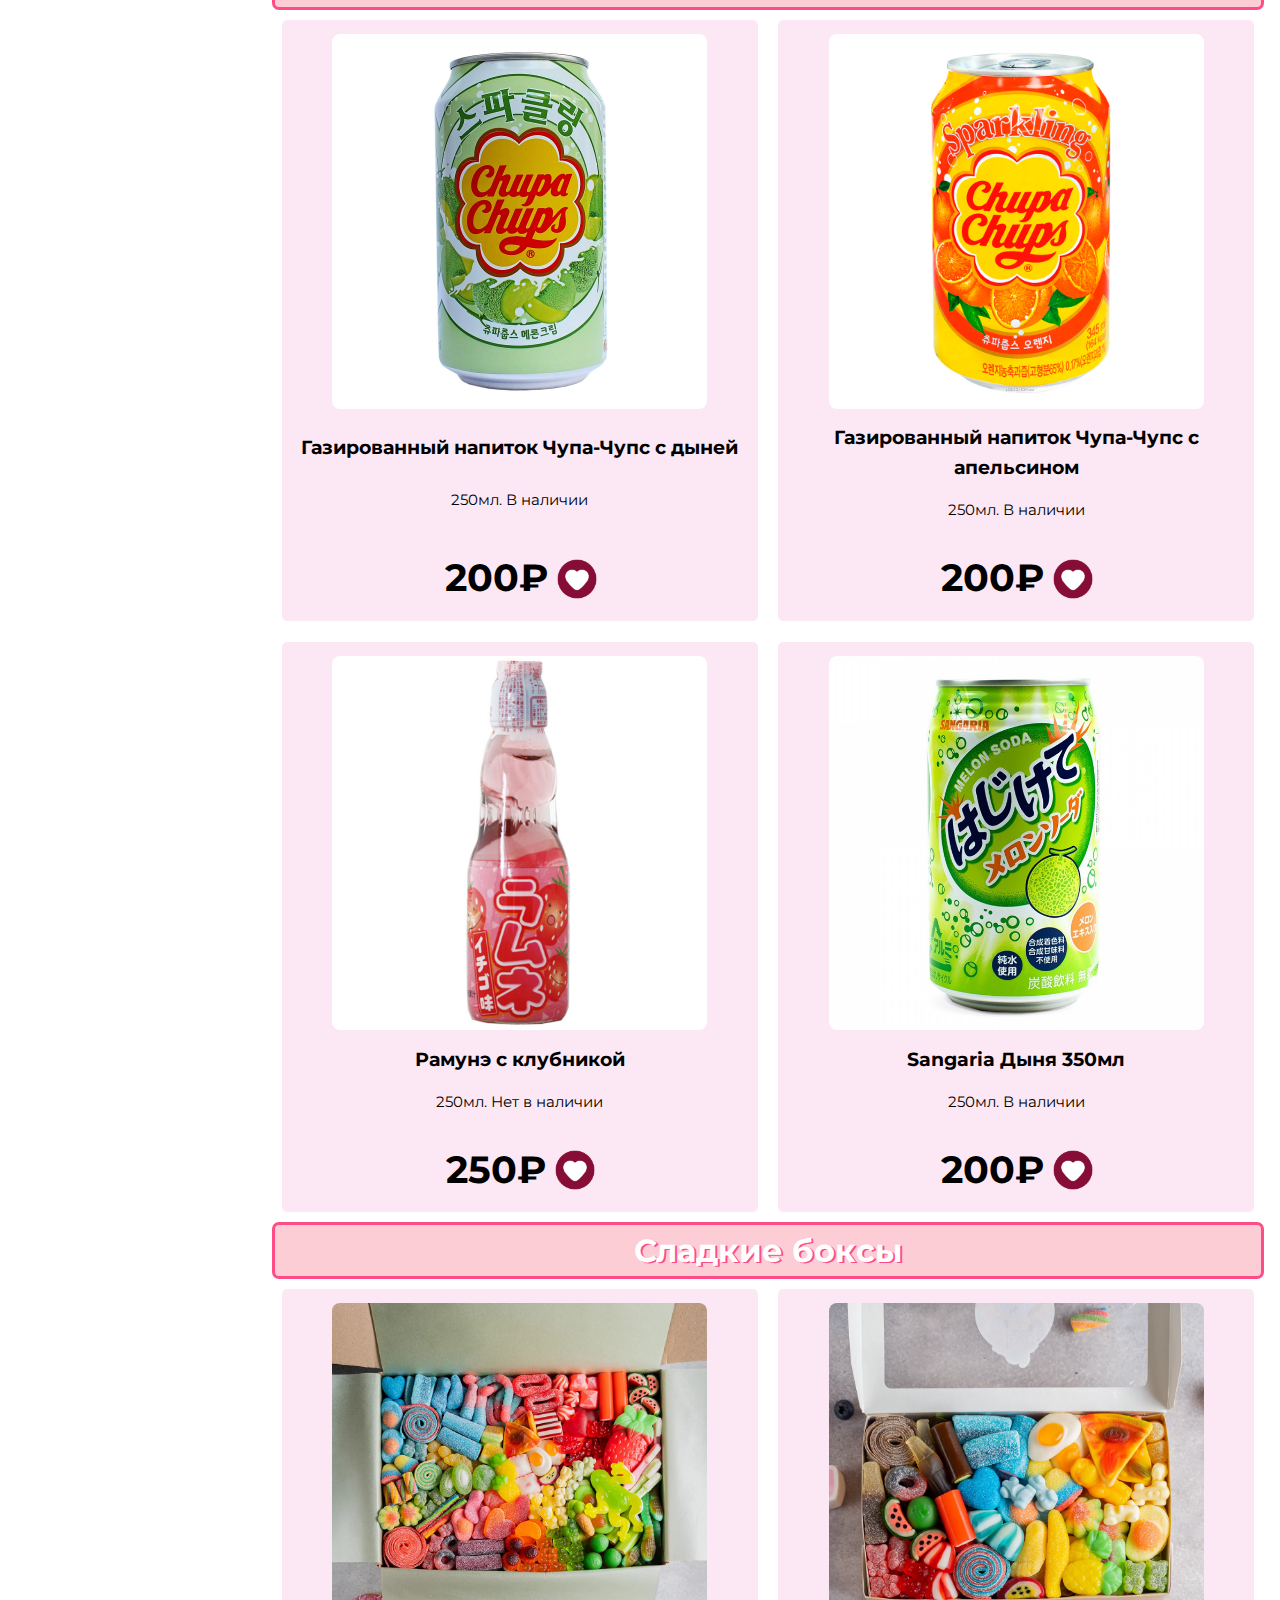
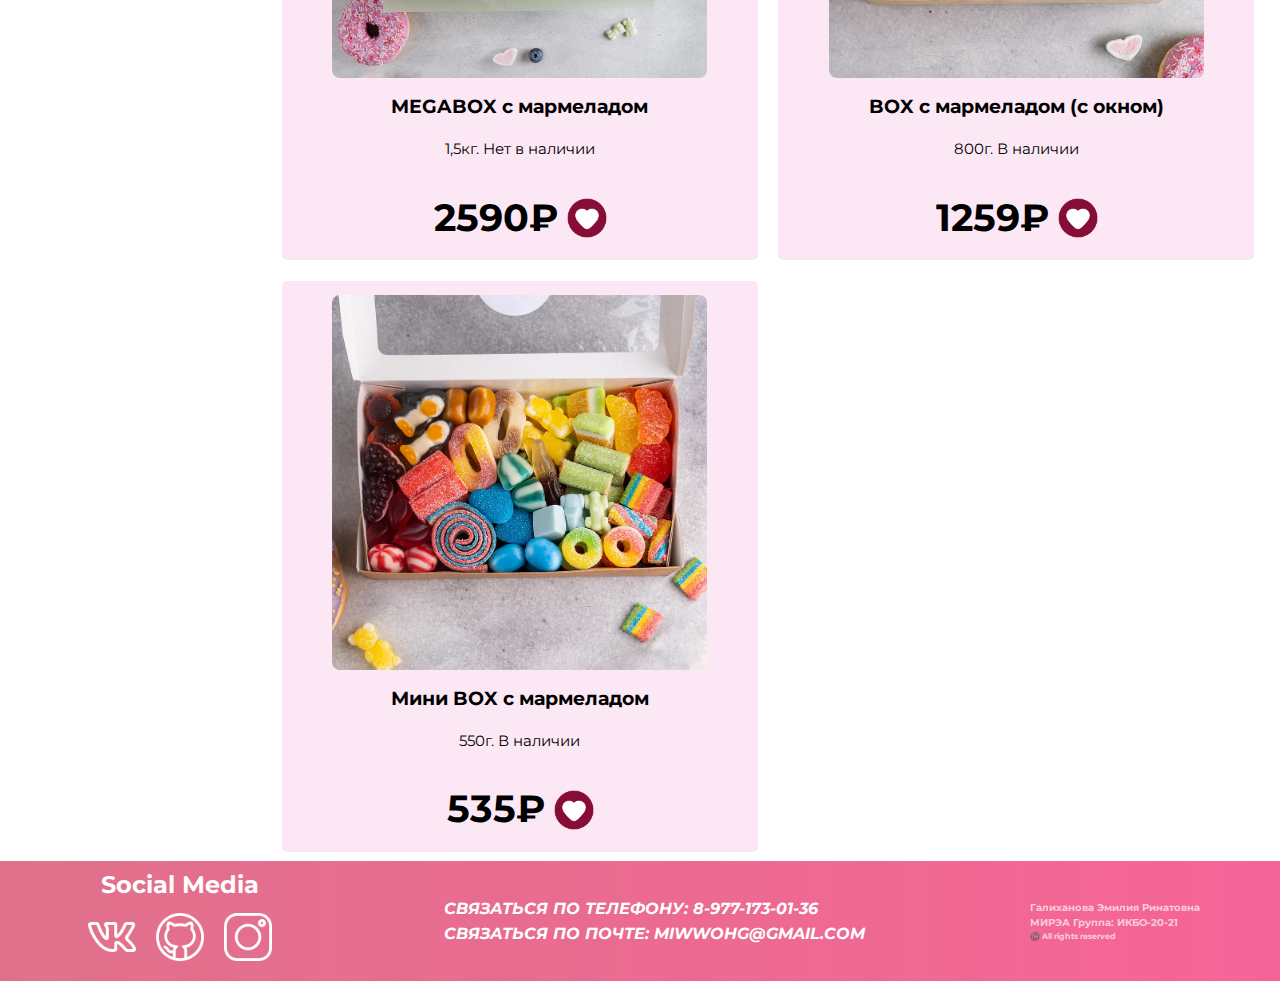
==== commit ae47cd70: "up button is added" ====
--- a/catalog.html
+++ b/catalog.html
@@ -13,7 +13,7 @@
     <link rel="icon" href="images/caticon.ico" sizes="any">
 
 </head>
-<body  onload="slider()">
+<body>
 <header class="nav">
     <div class = "header_logo">
         NyamiNyami
@@ -32,6 +32,7 @@
 </header>
 <div class = "wrapper">
     <div id ="top" class = "pic_back"> <span>КАТАЛОГ</span></div>
+    <div><a href="#top" class="idTop"><img id="on_top_but" src='images/up.png'/></a></div>
     <main>
         
         <div class = "catalog_container">
@@ -67,7 +68,6 @@
                             <input id = "max_price" type="text" name="max_price" placeholder="..." value="99999">
                         </div>
                     </fieldset>
-
                 </div>
             </div>
             <div class = "products_container">
@@ -244,7 +244,7 @@
     <div class = "contact_info" id = "contact_info">
         <div class = "social_media">
             <h2>Social Media</h2>
-            <a href="https://vk.com/qwqccxbybn5"><img  src = "/images/vk.png" alt = "vk_icon"></a>
+            <a href="https://vk.com/qwqccxbybn5"><img src = "images/v_icon.png" alt = "vk_icon"></a>
             <a href="https://github.com/miwwo"> <img  src="images/github.png" alt = "github_icon"> </a>
             <img src="images/instagram.png" alt = "instagram_icon">
         </div>
--- a/styles.css
+++ b/styles.css
@@ -159,6 +159,19 @@
 }
 
 /*MAIN*/
+#on_top_but {
+    width: 50px;
+    position: fixed;
+    left: 5pt;
+    bottom: 5pt;
+    opacity: .7;
+    z-index: 9999;
+}
+
+#on_top_but:hover {
+    opacity:1;
+}
+
 /* Start content */
 .wrapper {
     width: 100%;
